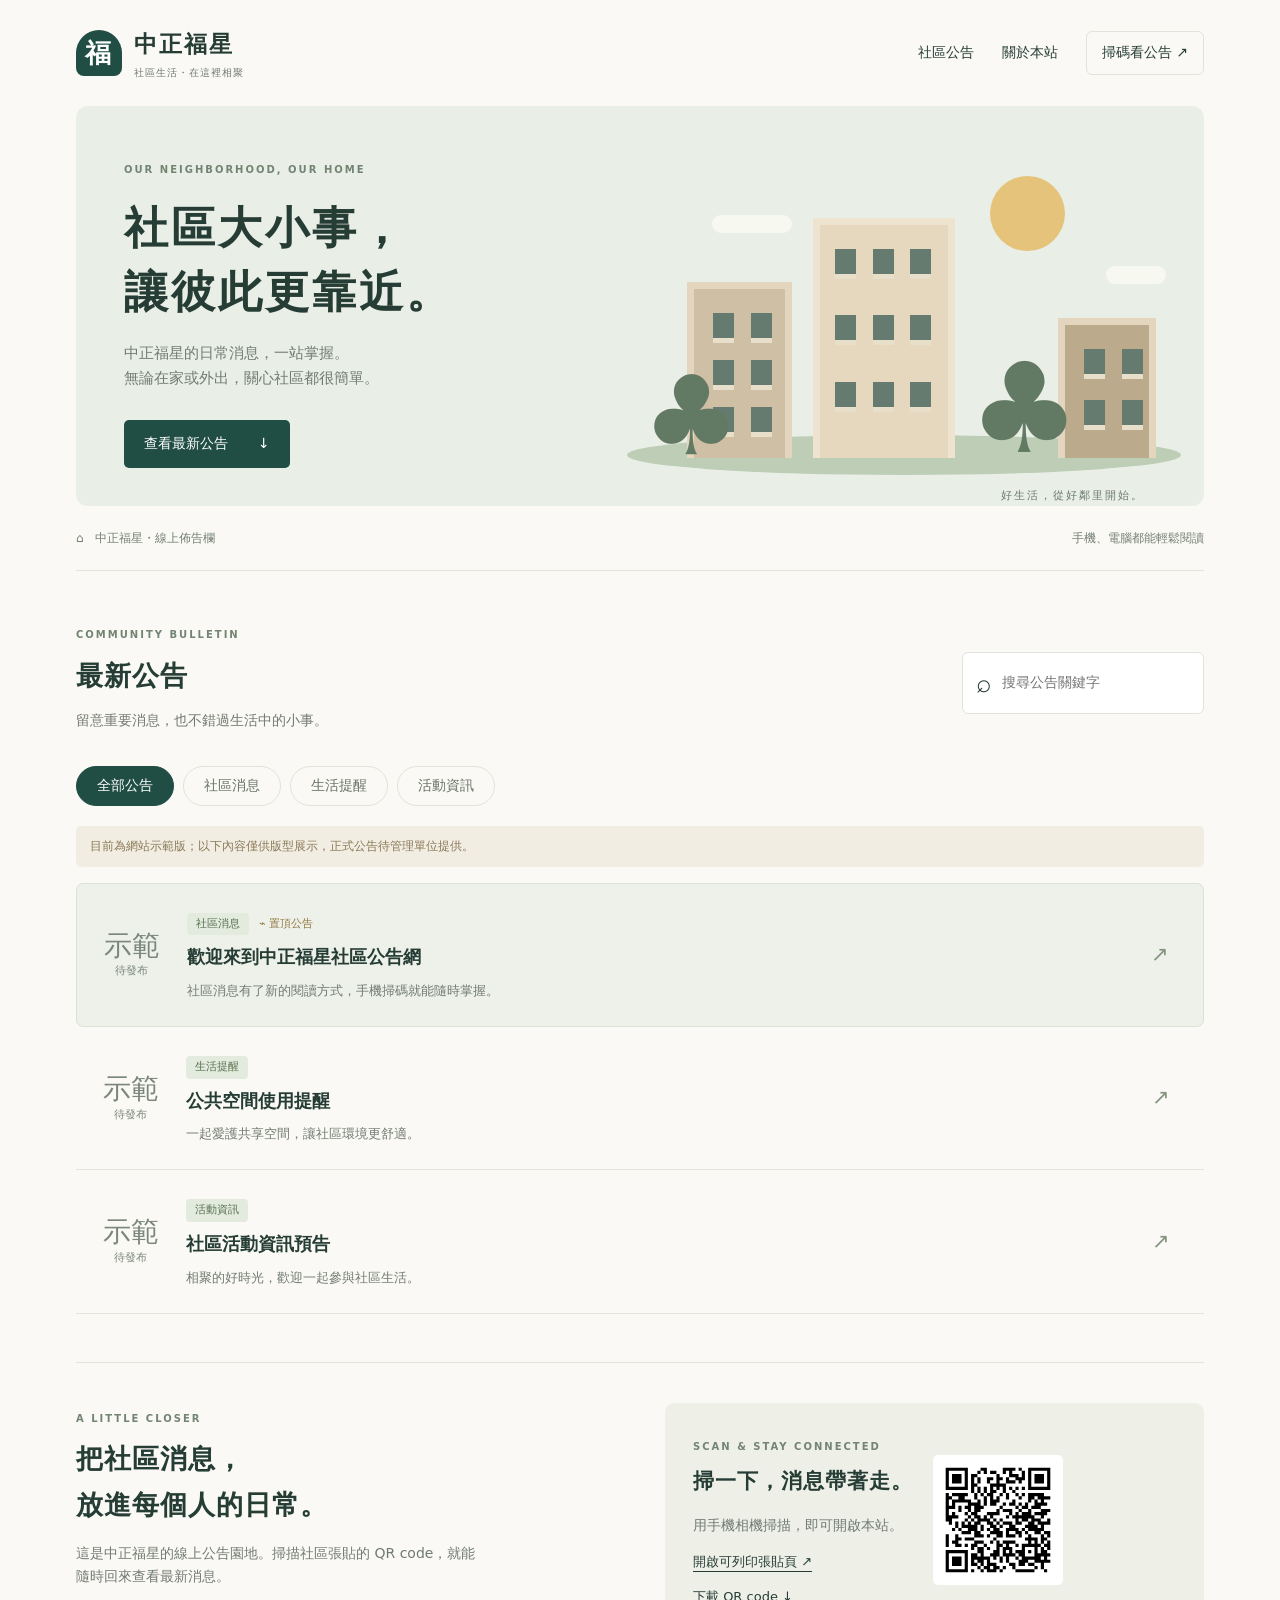
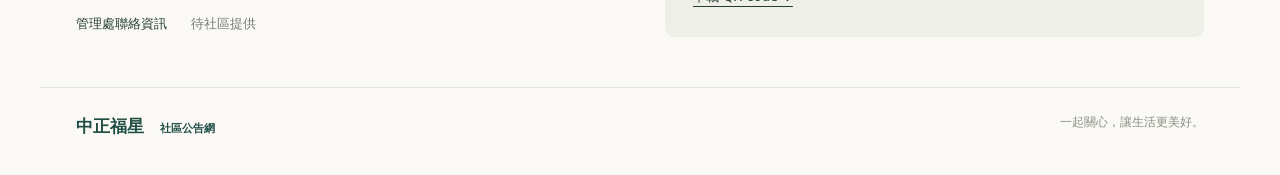
==== index.html @ 4c918684 "Add files via upload 2026/11/04，first upload" ====
<!doctype html><html lang="zh-Hant"><head><meta charset="utf-8"><meta name="viewport" content="width=device-width,initial-scale=1"><meta name="theme-color" content="#214e44"><title>中正福星｜社區公告</title><meta name="description" content="中正福星社區公告，隨時掌握社區大小事。"><link rel="stylesheet" href="style.css"></head><body><header><a class="brand" href="./"><span class="logo">福</span><span>中正福星<small>社區生活・在這裡相聚</small></span></a><nav><a href="#announcements">社區公告</a><a href="#about">關於本站</a><a class="navqr" href="poster.html">掃碼看公告 ↗</a></nav></header><main><section class="hero"><div><span class="eyebrow">OUR NEIGHBORHOOD, OUR HOME</span><h1>社區大小事，<br>讓彼此更靠近。</h1><p>中正福星的日常消息，一站掌握。<br>無論在家或外出，關心社區都很簡單。</p><a class="primary" href="#announcements">查看最新公告 <span>↓</span></a></div><div class="scene" aria-hidden="true"><div class="sun"></div><div class="cloud c1"></div><div class="cloud c2"></div><div class="building b1"><i></i><i></i><i></i><i></i><i></i><i></i></div><div class="building b2"><i></i><i></i><i></i><i></i><i></i><i></i><i></i><i></i><i></i></div><div class="building b3"><i></i><i></i><i></i><i></i></div><div class="tree t1">♣</div><div class="tree t2">♣</div><div class="ground"></div><span class="scene-label">好生活，從好鄰里開始。</span></div></section><div class="introbar"><span>⌂ &nbsp; 中正福星・線上佈告欄</span><span>手機、電腦都能輕鬆閱讀</span></div><section id="announcements" class="announcements"><div class="sectiontop"><div><span class="eyebrow">COMMUNITY BULLETIN</span><h2>最新公告</h2><p>留意重要消息，也不錯過生活中的小事。</p></div><label class="search"><span>⌕</span><input id="search" type="search" placeholder="搜尋公告關鍵字" aria-label="搜尋公告"></label></div><div class="filters" aria-label="公告分類"><button class="active" data-filter="全部" aria-pressed="true">全部公告</button><button data-filter="社區消息" aria-pressed="false">社區消息</button><button data-filter="生活提醒" aria-pressed="false">生活提醒</button><button data-filter="活動資訊" aria-pressed="false">活動資訊</button></div><div class="demo-note">目前為網站示範版；以下內容僅供版型展示，正式公告待管理單位提供。</div><div id="list"></div><p id="empty" hidden>沒有符合的公告，請試試其他關鍵字。</p></section><section class="bottomgrid"><article id="about"><span class="eyebrow">A LITTLE CLOSER</span><h2>把社區消息，<br>放進每個人的日常。</h2><p>這是中正福星的線上公告園地。掃描社區張貼的 QR code，就能隨時回來查看最新消息。</p><div class="contact">管理處聯絡資訊 <span>待社區提供</span></div></article><article class="qrcard"><div><span class="eyebrow">SCAN & STAY CONNECTED</span><h2>掃一下，消息帶著走。</h2><p>用手機相機掃描，即可開啟本站。</p><a href="poster.html">開啟可列印張貼頁 ↗</a><a href="community-qr.svg" download="中正福星-網站QRcode.svg">下載 QR code ↓</a></div><img src="community-qr.svg" width="140" height="140" alt="中正福星社區網站 QR code"></article></section></main><footer><span>中正福星 <small>社區公告網</small></span><span>一起關心，讓生活更美好。</span></footer><dialog id="detail"><button class="close" aria-label="關閉公告">✕</button><span id="detailtag" class="tag"></span><h2 id="detailtitle"></h2><p class="muted">示範公告・非正式通知</p><div id="detailbody"></div><button class="primary closebottom">返回公告列表</button></dialog><script src="app.js"></script></body></html>
---- style.css ----
:root{--green:#214e44;--ink:#263d36;--muted:#727b73;--paper:#faf9f5;--line:#e1e4db}*{box-sizing:border-box}html{scroll-behavior:smooth;scroll-padding-top:30px}body{margin:0;background:var(--paper);color:var(--ink);font:16px/1.7 system-ui,-apple-system,'Noto Sans TC',sans-serif}a{color:inherit;text-decoration:none}button,input{font:inherit}button,a,input{touch-action:manipulation}a:focus-visible,button:focus-visible,input:focus-visible{outline:3px solid #bc873c;outline-offset:4px}header,main,footer{max-width:1200px;margin:auto}header{display:flex;justify-content:space-between;align-items:center;padding:25px 36px}.brand{display:flex;align-items:center;gap:12px;font-weight:700;font-size:23px;letter-spacing:2px}.brand small{display:block;font-size:10px;font-weight:400;letter-spacing:1px;color:var(--muted)}.logo{display:grid;place-items:center;background:var(--green);color:white;width:46px;height:46px;border-radius:50% 50% 8px 8px;font-size:26px}nav{display:flex;align-items:center;gap:28px;font-size:14px}.navqr{border:1px solid var(--line);padding:9px 15px;border-radius:6px}main{padding:0 36px}.hero{background:#e9eee6;min-height:400px;border-radius:12px;display:grid;grid-template-columns:1fr 1fr;overflow:hidden;padding:48px 48px 0;gap:24px}.eyebrow{font-size:10px;letter-spacing:2px;font-weight:600;color:#738473}h1{font-family:Georgia,'Noto Serif TC',serif;font-size:44px;line-height:1.45;letter-spacing:3px;margin:16px 0}p{color:var(--muted)}.hero p{font-size:15px}.primary{display:inline-flex;justify-content:space-between;gap:30px;background:var(--green);color:white;padding:12px 20px;border-radius:5px;border:0;cursor:pointer;margin:13px 0 25px;font-size:14px}.scene{position:relative;min-height:340px;align-self:end}.sun{position:absolute;right:18%;top:10px;width:75px;height:75px;border-radius:50%;background:#e6c37b}.building{position:absolute;bottom:48px;display:grid;gap:17px;padding:24px 19px;background:#cfbfa4;border:7px solid #e3d5be;border-bottom:0;z-index:2;grid-template-columns:repeat(2,1fr)}.building i{background:#667b70;width:21px;height:30px;border-bottom:5px solid #e8dfcb}.b1{left:7%;width:105px;height:176px}.b2{left:32%;width:142px;height:240px;grid-template-columns:repeat(3,1fr);background:#e5d8bf;border-color:#eee3ce;gap:14px;padding:24px 15px}.b3{right:0;width:98px;height:140px;background:#bcaa8d}.tree{position:absolute;bottom:35px;color:#627963;font-size:110px;line-height:1;z-index:3}.t1{left:-10px}.t2{right:15%;font-size:125px}.ground{position:absolute;bottom:31px;width:110%;left:-5%;height:40px;background:#becdb6;border-radius:50%;z-index:1}.cloud{position:absolute;background:#f7f8ef;width:80px;height:18px;border-radius:50px}.c1{top:49px;left:12%}.c2{right:-10px;top:100px;width:60px}.scene-label{position:absolute;bottom:0;right:12px;font-size:11px;letter-spacing:2px;color:#6c7d6b}.introbar{display:flex;justify-content:space-between;font-size:12px;border-bottom:1px solid var(--line);padding:22px 0;color:#758075}.announcements{padding:48px 0}.sectiontop{display:flex;justify-content:space-between;align-items:center}h2{font-size:27px;margin:6px 0 10px;letter-spacing:1px}.sectiontop p{font-size:14px;margin-top:0}.search{border:1px solid var(--line);background:white;border-radius:6px;display:flex;align-items:center;padding:8px 13px;gap:8px}.search span{font-size:26px}.search input{border:0;background:none;outline:none;width:190px;font-size:14px}.filters{display:flex;gap:9px;margin:20px 0}.filters button{border:1px solid var(--line);background:transparent;border-radius:30px;padding:7px 20px;cursor:pointer;color:#697368;font-size:14px}.filters .active{background:var(--green);color:white;border-color:var(--green)}.demo-note{font-size:12px;background:#f1ede2;color:#8b7958;padding:10px 14px;border-radius:5px;margin-bottom:16px}.notice{display:grid;grid-template-columns:65px 1fr 30px;gap:23px;align-items:center;padding:24px 22px;border-bottom:1px solid var(--line);width:100%;text-align:left;border-top:0;border-left:0;border-right:0;background:transparent;color:inherit;cursor:pointer}.notice:hover{background:#f0f3eb}.notice.pinned{background:#edf1e9;border:1px solid #d9e2d4;border-radius:7px}.date{font-size:11px;color:#7b877a;text-align:center}.date b{display:block;font-family:Georgia,serif;font-size:28px;font-weight:400;line-height:1.2}.tag{font-size:11px;display:inline-block;background:#e3eade;color:#56714e;padding:2px 9px;border-radius:4px}.pin{color:#92763f;font-size:11px;margin-left:10px}.notice h3{font-size:18px;margin:7px 0;font-weight:600}.notice p{font-size:13px;margin:0}.arrow{font-size:21px;color:#859481}.bottomgrid{display:grid;grid-template-columns:1fr 1fr;gap:50px;border-top:1px solid var(--line);padding:40px 0 50px}.bottomgrid p{font-size:14px;max-width:410px}.contact{font-size:13px;margin-top:24px}.contact span{margin-left:20px;color:var(--muted)}.qrcard{background:#eef0e8;border-radius:9px;display:flex;align-items:center;gap:20px;padding:28px}.qrcard h2{font-size:21px}.qrcard a{display:block;text-decoration:underline;text-underline-offset:5px;font-size:13px;margin-top:13px}.qrcard img{background:white;border-radius:5px;width:130px;height:130px}footer{border-top:1px solid var(--line);padding:24px 36px 35px;display:flex;justify-content:space-between;font-size:12px;color:#889083}footer>span:first-child{font-size:17px;color:var(--green);font-weight:600}footer small{font-size:11px;margin-left:10px}dialog{border:0;border-radius:12px;max-width:600px;width:calc(100% - 32px);padding:38px;color:var(--ink);box-shadow:0 20px 100px #0003}dialog::backdrop{background:#122b2677}.close{float:right;border:0;background:none;font-size:23px;cursor:pointer}.muted{font-size:13px}#detailbody{white-space:pre-line;line-height:1.9}#empty{text-align:center;padding:30px}@media(max-width:800px){header{padding:20px}.brand{font-size:19px}nav{gap:14px}nav>a:nth-child(2){display:none}.navqr{font-size:12px;padding:7px}main{padding:0 20px}.hero{padding:32px 28px 0;grid-template-columns:1fr 0.8fr}h1{font-size:34px}.building{transform:scale(.8);transform-origin:bottom}.b1{left:-15%}.b2{left:20%}.b3{right:-18%}.tree{font-size:80px}.bottomgrid{grid-template-columns:1fr;gap:25px}.scene{min-height:290px}.qrcard{justify-content:space-between}}@media(max-width:560px){header{align-items:flex-start}nav>a:first-child{display:none}.brand small{font-size:9px}.hero{grid-template-columns:1fr;gap:0;padding:30px 25px 0}h1{font-size:35px}.hero p{font-size:14px}.hero .primary{margin-bottom:0}.scene{min-height:240px;max-width:340px;width:100%;justify-self:center}.sun{top:0;width:60px;height:60px}.b1{left:9%}.b2{left:35%}.b3{right:-2%}.tree{left:2%}.t2{left:auto;right:8%}.introbar span:last-child{display:none}.announcements{padding:30px 0}.sectiontop{display:block}.search{margin-top:20px}.search input{width:100%}.filters{gap:6px;overflow:auto;white-space:nowrap}.filters button{padding:7px 13px;font-size:13px}.notice{gap:12px;padding:20px 12px;grid-template-columns:43px 1fr 15px}.notice h3{font-size:17px}.notice p{font-size:12px}.qrcard{padding:22px 18px;gap:10px}.qrcard h2{font-size:18px}.qrcard img{width:105px;height:105px}.qrcard .eyebrow{font-size:8px}footer{padding:22px 20px;display:block}footer>span{display:block;margin-bottom:6px}}
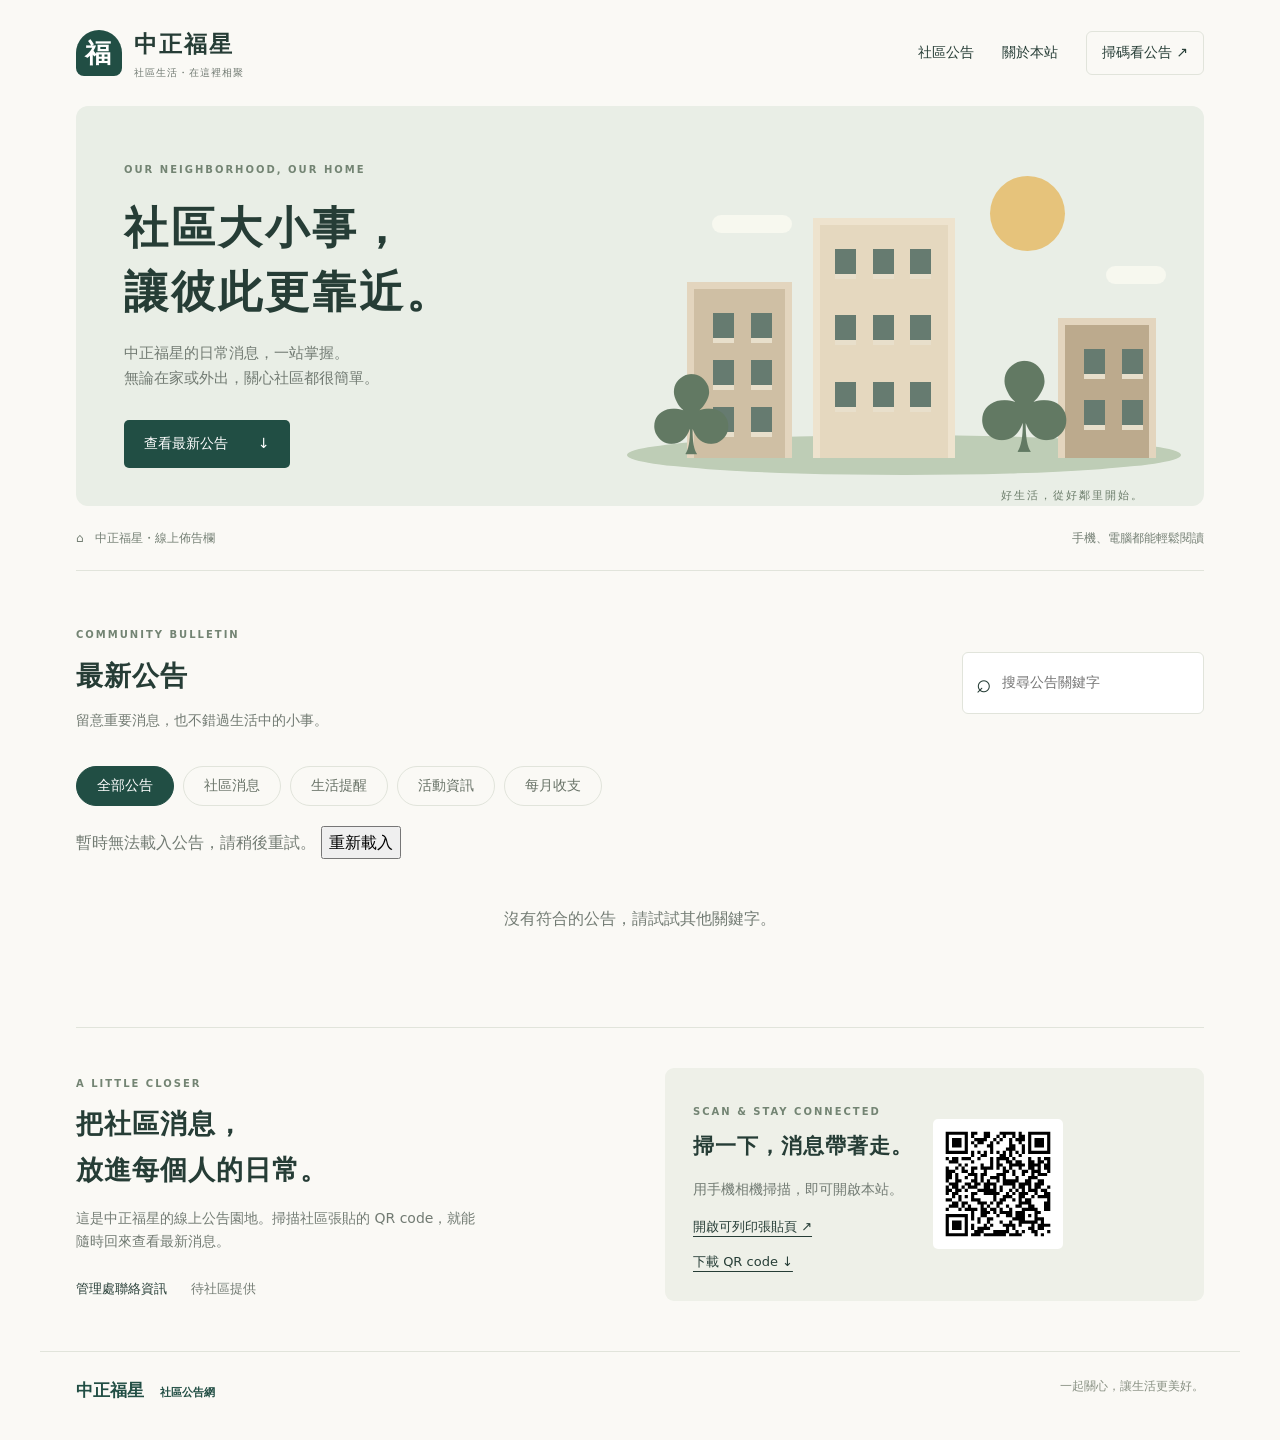
==== commit 013a25da: "Add files via upload 瀏覽器分頁圖示做成同樣的深綠底、白色「福」字。" ====
--- a/index.html
+++ b/index.html
@@ -1 +1 @@
-<!doctype html><html lang="zh-Hant"><head><meta charset="utf-8"><meta name="viewport" content="width=device-width,initial-scale=1"><meta name="theme-color" content="#214e44"><title>中正福星｜社區公告</title><meta name="description" content="中正福星社區公告，隨時掌握社區大小事。"><link rel="stylesheet" href="style.css"></head><body><header><a class="brand" href="./"><span class="logo">福</span><span>中正福星<small>社區生活・在這裡相聚</small></span></a><nav><a href="#announcements">社區公告</a><a href="#about">關於本站</a><a class="navqr" href="poster.html">掃碼看公告 ↗</a></nav></header><main><section class="hero"><div><span class="eyebrow">OUR NEIGHBORHOOD, OUR HOME</span><h1>社區大小事，<br>讓彼此更靠近。</h1><p>中正福星的日常消息，一站掌握。<br>無論在家或外出，關心社區都很簡單。</p><a class="primary" href="#announcements">查看最新公告 <span>↓</span></a></div><div class="scene" aria-hidden="true"><div class="sun"></div><div class="cloud c1"></div><div class="cloud c2"></div><div class="building b1"><i></i><i></i><i></i><i></i><i></i><i></i></div><div class="building b2"><i></i><i></i><i></i><i></i><i></i><i></i><i></i><i></i><i></i></div><div class="building b3"><i></i><i></i><i></i><i></i></div><div class="tree t1">♣</div><div class="tree t2">♣</div><div class="ground"></div><span class="scene-label">好生活，從好鄰里開始。</span></div></section><div class="introbar"><span>⌂ &nbsp; 中正福星・線上佈告欄</span><span>手機、電腦都能輕鬆閱讀</span></div><section id="announcements" class="announcements"><div class="sectiontop"><div><span class="eyebrow">COMMUNITY BULLETIN</span><h2>最新公告</h2><p>留意重要消息，也不錯過生活中的小事。</p></div><label class="search"><span>⌕</span><input id="search" type="search" placeholder="搜尋公告關鍵字" aria-label="搜尋公告"></label></div><div class="filters" aria-label="公告分類"><button class="active" data-filter="全部" aria-pressed="true">全部公告</button><button data-filter="社區消息" aria-pressed="false">社區消息</button><button data-filter="生活提醒" aria-pressed="false">生活提醒</button><button data-filter="活動資訊" aria-pressed="false">活動資訊</button></div><div class="demo-note">目前為網站示範版；以下內容僅供版型展示，正式公告待管理單位提供。</div><div id="list"></div><p id="empty" hidden>沒有符合的公告，請試試其他關鍵字。</p></section><section class="bottomgrid"><article id="about"><span class="eyebrow">A LITTLE CLOSER</span><h2>把社區消息，<br>放進每個人的日常。</h2><p>這是中正福星的線上公告園地。掃描社區張貼的 QR code，就能隨時回來查看最新消息。</p><div class="contact">管理處聯絡資訊 <span>待社區提供</span></div></article><article class="qrcard"><div><span class="eyebrow">SCAN & STAY CONNECTED</span><h2>掃一下，消息帶著走。</h2><p>用手機相機掃描，即可開啟本站。</p><a href="poster.html">開啟可列印張貼頁 ↗</a><a href="community-qr.svg" download="中正福星-網站QRcode.svg">下載 QR code ↓</a></div><img src="community-qr.svg" width="140" height="140" alt="中正福星社區網站 QR code"></article></section></main><footer><span>中正福星 <small>社區公告網</small></span><span>一起關心，讓生活更美好。</span></footer><dialog id="detail"><button class="close" aria-label="關閉公告">✕</button><span id="detailtag" class="tag"></span><h2 id="detailtitle"></h2><p class="muted">示範公告・非正式通知</p><div id="detailbody"></div><button class="primary closebottom">返回公告列表</button></dialog><script src="app.js"></script></body></html>
+<!doctype html><html lang="zh-Hant"><head><meta charset="utf-8"><meta name="viewport" content="width=device-width,initial-scale=1"><meta name="theme-color" content="#214e44"><title>中正福星｜社區公告</title><meta name="description" content="中正福星社區公告，隨時掌握社區大小事。"><link rel="stylesheet" href="style.css"><link rel="icon" type="image/svg+xml" href="data:image/svg+xml,%3Csvg%20xmlns%3D%22http%3A%2F%2Fwww.w3.org%2F2000%2Fsvg%22%20viewBox%3D%220%200%2064%2064%22%3E%3Crect%20width%3D%2264%22%20height%3D%2264%22%20rx%3D%2214%22%20fill%3D%22%23214e44%22%2F%3E%3Ctext%20x%3D%2232%22%20y%3D%2247%22%20text-anchor%3D%22middle%22%20font-family%3D%22sans-serif%22%20font-size%3D%2245%22%20font-weight%3D%22700%22%20fill%3D%22white%22%3E%E7%A6%8F%3C%2Ftext%3E%3C%2Fsvg%3E"></head><body><header><a class="brand" href="./"><span class="logo">福</span><span>中正福星<small>社區生活・在這裡相聚</small></span></a><nav><a href="#announcements">社區公告</a><a href="#about">關於本站</a><a class="navqr" href="poster.html">掃碼看公告 ↗</a></nav></header><main><section class="hero"><div><span class="eyebrow">OUR NEIGHBORHOOD, OUR HOME</span><h1>社區大小事，<br>讓彼此更靠近。</h1><p>中正福星的日常消息，一站掌握。<br>無論在家或外出，關心社區都很簡單。</p><a class="primary" href="#announcements">查看最新公告 <span>↓</span></a></div><div class="scene" aria-hidden="true"><div class="sun"></div><div class="cloud c1"></div><div class="cloud c2"></div><div class="building b1"><i></i><i></i><i></i><i></i><i></i><i></i></div><div class="building b2"><i></i><i></i><i></i><i></i><i></i><i></i><i></i><i></i><i></i></div><div class="building b3"><i></i><i></i><i></i><i></i></div><div class="tree t1">♣</div><div class="tree t2">♣</div><div class="ground"></div><span class="scene-label">好生活，從好鄰里開始。</span></div></section><div class="introbar"><span>⌂ &nbsp; 中正福星・線上佈告欄</span><span>手機、電腦都能輕鬆閱讀</span></div><section id="announcements" class="announcements"><div class="sectiontop"><div><span class="eyebrow">COMMUNITY BULLETIN</span><h2>最新公告</h2><p>留意重要消息，也不錯過生活中的小事。</p></div><label class="search"><span>⌕</span><input id="search" type="search" placeholder="搜尋公告關鍵字" aria-label="搜尋公告"></label></div><div class="filters" aria-label="公告分類"><button class="active" data-filter="全部" aria-pressed="true">全部公告</button><button data-filter="社區消息" aria-pressed="false">社區消息</button><button data-filter="生活提醒" aria-pressed="false">生活提醒</button><button data-filter="活動資訊" aria-pressed="false">活動資訊</button></div><div class="demo-note">目前為網站示範版；以下內容僅供版型展示，正式公告待管理單位提供。</div><div id="list"></div><p id="empty" hidden>沒有符合的公告，請試試其他關鍵字。</p></section><section class="bottomgrid"><article id="about"><span class="eyebrow">A LITTLE CLOSER</span><h2>把社區消息，<br>放進每個人的日常。</h2><p>這是中正福星的線上公告園地。掃描社區張貼的 QR code，就能隨時回來查看最新消息。</p><div class="contact">管理處聯絡資訊 <span>待社區提供</span></div></article><article class="qrcard"><div><span class="eyebrow">SCAN & STAY CONNECTED</span><h2>掃一下，消息帶著走。</h2><p>用手機相機掃描，即可開啟本站。</p><a href="poster.html">開啟可列印張貼頁 ↗</a><a href="community-qr.svg" download="中正福星-網站QRcode.svg">下載 QR code ↓</a></div><img src="community-qr.svg" width="140" height="140" alt="中正福星社區網站 QR code"></article></section></main><footer><span>中正福星 <small>社區公告網</small></span><span>一起關心，讓生活更美好。</span></footer><dialog id="detail"><button class="close" aria-label="關閉公告">✕</button><span id="detailtag" class="tag"></span><h2 id="detailtitle"></h2><p class="muted">示範公告・非正式通知</p><div id="detailbody"></div><button class="primary closebottom">返回公告列表</button></dialog><script src="app.js"></script></body></html>
